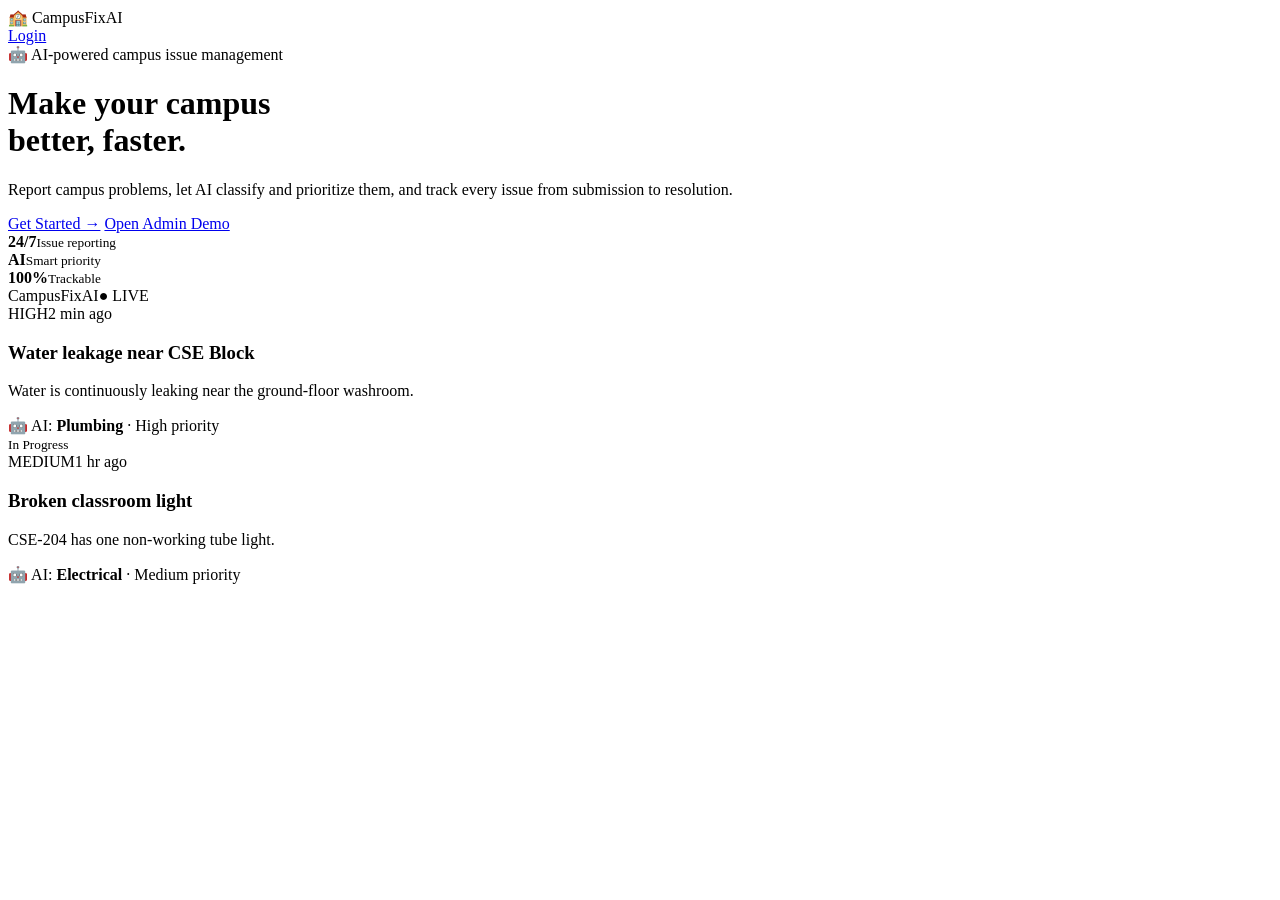
==== index.html @ 236d7475 "add all the file" ====
<!DOCTYPE html>
<html lang="en">
<head>
  <meta charset="UTF-8">
  <meta name="viewport" content="width=device-width, initial-scale=1.0">
  <title>CampusFixAI | Smart Campus Complaints</title>
  <link rel="stylesheet" href="css/style.css">
</head>
<body class="landing">
  <nav class="nav">
    <div class="brand"><span class="brand-icon">🏫</span> CampusFix<span>AI</span></div>
    <a class="btn btn-outline" href="login.html">Login</a>
  </nav>

  <main class="hero">
    <div class="hero-copy">
      <div class="pill">🤖 AI-powered campus issue management</div>
      <h1>Make your campus<br><span>better, faster.</span></h1>
      <p>Report campus problems, let AI classify and prioritize them, and track every issue from submission to resolution.</p>
      <div class="hero-actions">
        <a class="btn btn-primary" href="login.html">Get Started →</a>
        <a class="btn btn-light" href="admin.html">Open Admin Demo</a>
      </div>
      <div class="stats-row">
        <div><strong>24/7</strong><small>Issue reporting</small></div>
        <div><strong>AI</strong><small>Smart priority</small></div>
        <div><strong>100%</strong><small>Trackable</small></div>
      </div>
    </div>
    <div class="hero-card">
      <div class="mini-header"><span>CampusFixAI</span><span class="live">● LIVE</span></div>
      <div class="issue-card">
        <div class="issue-top"><span class="badge badge-high">HIGH</span><span>2 min ago</span></div>
        <h3>Water leakage near CSE Block</h3>
        <p>Water is continuously leaking near the ground-floor washroom.</p>
        <div class="ai-result">🤖 AI: <b>Plumbing</b> · High priority</div>
        <div class="progress"><span style="width:65%"></span></div>
        <small>In Progress</small>
      </div>
      <div class="issue-card faded">
        <div class="issue-top"><span class="badge badge-medium">MEDIUM</span><span>1 hr ago</span></div>
        <h3>Broken classroom light</h3>
        <p>CSE-204 has one non-working tube light.</p>
        <div class="ai-result">🤖 AI: <b>Electrical</b> · Medium priority</div>
      </div>
    </div>
  </main>
  <script src="js/app.js"></script>
</body>
</html>
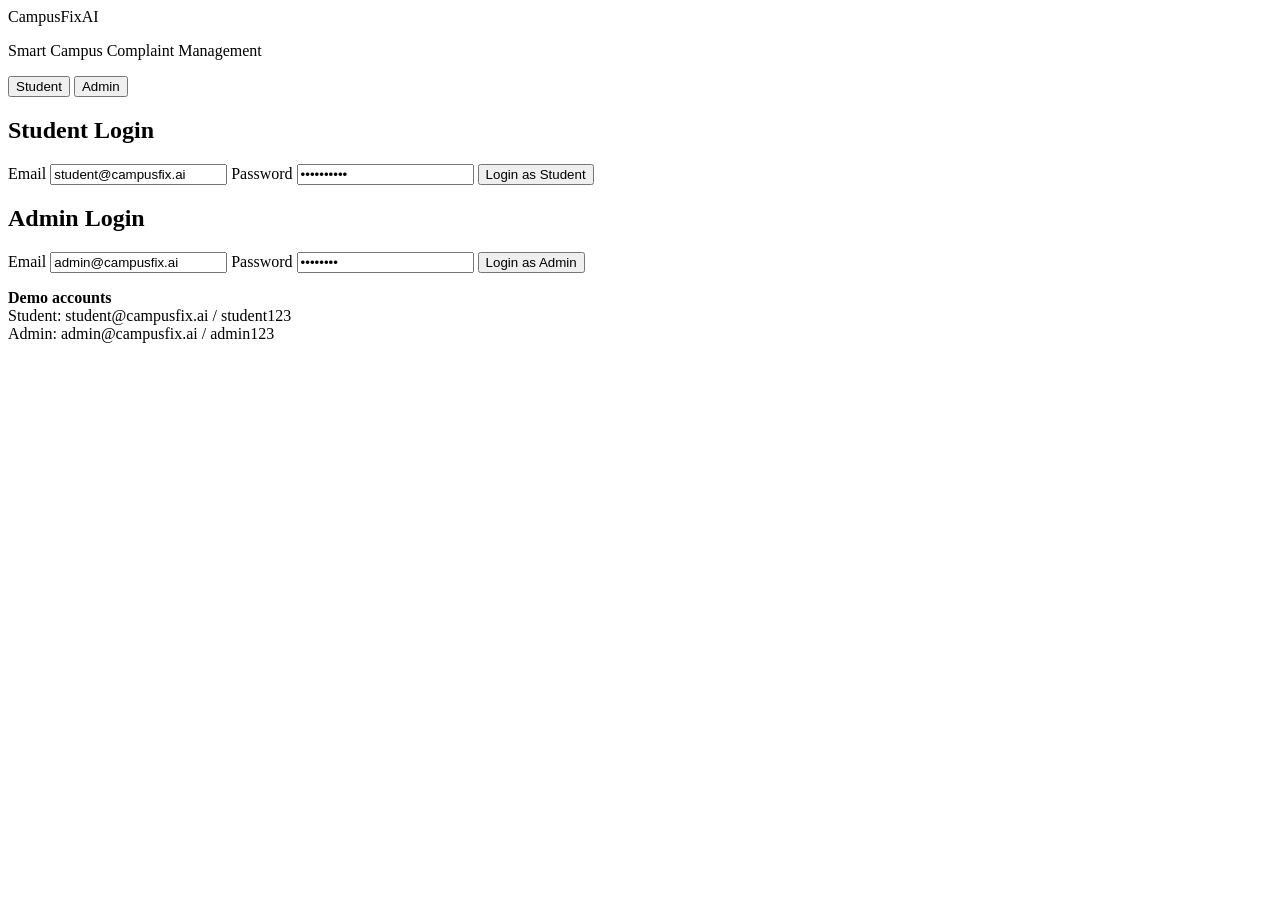
==== commit 2daa6ac3: "Add files via upload" ====
--- a/index.html
+++ b/index.html
@@ -1,50 +1,45 @@
 <!DOCTYPE html>
 <html lang="en">
 <head>
-  <meta charset="UTF-8">
-  <meta name="viewport" content="width=device-width, initial-scale=1.0">
-  <title>CampusFixAI | Smart Campus Complaints</title>
-  <link rel="stylesheet" href="css/style.css">
+<meta charset="UTF-8">
+<meta name="viewport" content="width=device-width, initial-scale=1.0">
+<title>CampusFixAI - Login</title>
+<link rel="stylesheet" href="css/style.css">
 </head>
-<body class="landing">
-  <nav class="nav">
-    <div class="brand"><span class="brand-icon">🏫</span> CampusFix<span>AI</span></div>
-    <a class="btn btn-outline" href="login.html">Login</a>
-  </nav>
+<body class="auth-page">
+<div class="auth-card">
+  <div class="brand">Campus<span>FixAI</span></div>
+  <p class="muted">Smart Campus Complaint Management</p>
+  <div class="tabs">
+    <button class="tab active" onclick="showLogin('student')">Student</button>
+    <button class="tab" onclick="showLogin('admin')">Admin</button>
+  </div>
 
-  <main class="hero">
-    <div class="hero-copy">
-      <div class="pill">🤖 AI-powered campus issue management</div>
-      <h1>Make your campus<br><span>better, faster.</span></h1>
-      <p>Report campus problems, let AI classify and prioritize them, and track every issue from submission to resolution.</p>
-      <div class="hero-actions">
-        <a class="btn btn-primary" href="login.html">Get Started →</a>
-        <a class="btn btn-light" href="admin.html">Open Admin Demo</a>
-      </div>
-      <div class="stats-row">
-        <div><strong>24/7</strong><small>Issue reporting</small></div>
-        <div><strong>AI</strong><small>Smart priority</small></div>
-        <div><strong>100%</strong><small>Trackable</small></div>
-      </div>
-    </div>
-    <div class="hero-card">
-      <div class="mini-header"><span>CampusFixAI</span><span class="live">● LIVE</span></div>
-      <div class="issue-card">
-        <div class="issue-top"><span class="badge badge-high">HIGH</span><span>2 min ago</span></div>
-        <h3>Water leakage near CSE Block</h3>
-        <p>Water is continuously leaking near the ground-floor washroom.</p>
-        <div class="ai-result">🤖 AI: <b>Plumbing</b> · High priority</div>
-        <div class="progress"><span style="width:65%"></span></div>
-        <small>In Progress</small>
-      </div>
-      <div class="issue-card faded">
-        <div class="issue-top"><span class="badge badge-medium">MEDIUM</span><span>1 hr ago</span></div>
-        <h3>Broken classroom light</h3>
-        <p>CSE-204 has one non-working tube light.</p>
-        <div class="ai-result">🤖 AI: <b>Electrical</b> · Medium priority</div>
-      </div>
-    </div>
-  </main>
-  <script src="js/app.js"></script>
+  <form id="studentLogin" onsubmit="studentLogin(event)">
+    <h2>Student Login</h2>
+    <label>Email</label>
+    <input id="studentEmail" type="email" value="student@campusfix.ai" required>
+    <label>Password</label>
+    <input id="studentPassword" type="password" value="student123" required>
+    <button class="btn primary" type="submit">Login as Student</button>
+  </form>
+
+  <form id="adminLogin" class="hidden" onsubmit="adminLogin(event)">
+    <h2>Admin Login</h2>
+    <label>Email</label>
+    <input id="adminEmail" type="email" value="admin@campusfix.ai" required>
+    <label>Password</label>
+    <input id="adminPassword" type="password" value="admin123" required>
+    <button class="btn primary" type="submit">Login as Admin</button>
+  </form>
+
+  <p id="loginMsg" class="message"></p>
+  <div class="demo-box">
+    <b>Demo accounts</b><br>
+    Student: student@campusfix.ai / student123<br>
+    Admin: admin@campusfix.ai / admin123
+  </div>
+</div>
+<script src="js/app.js"></script>
 </body>
-</html>+</html>
